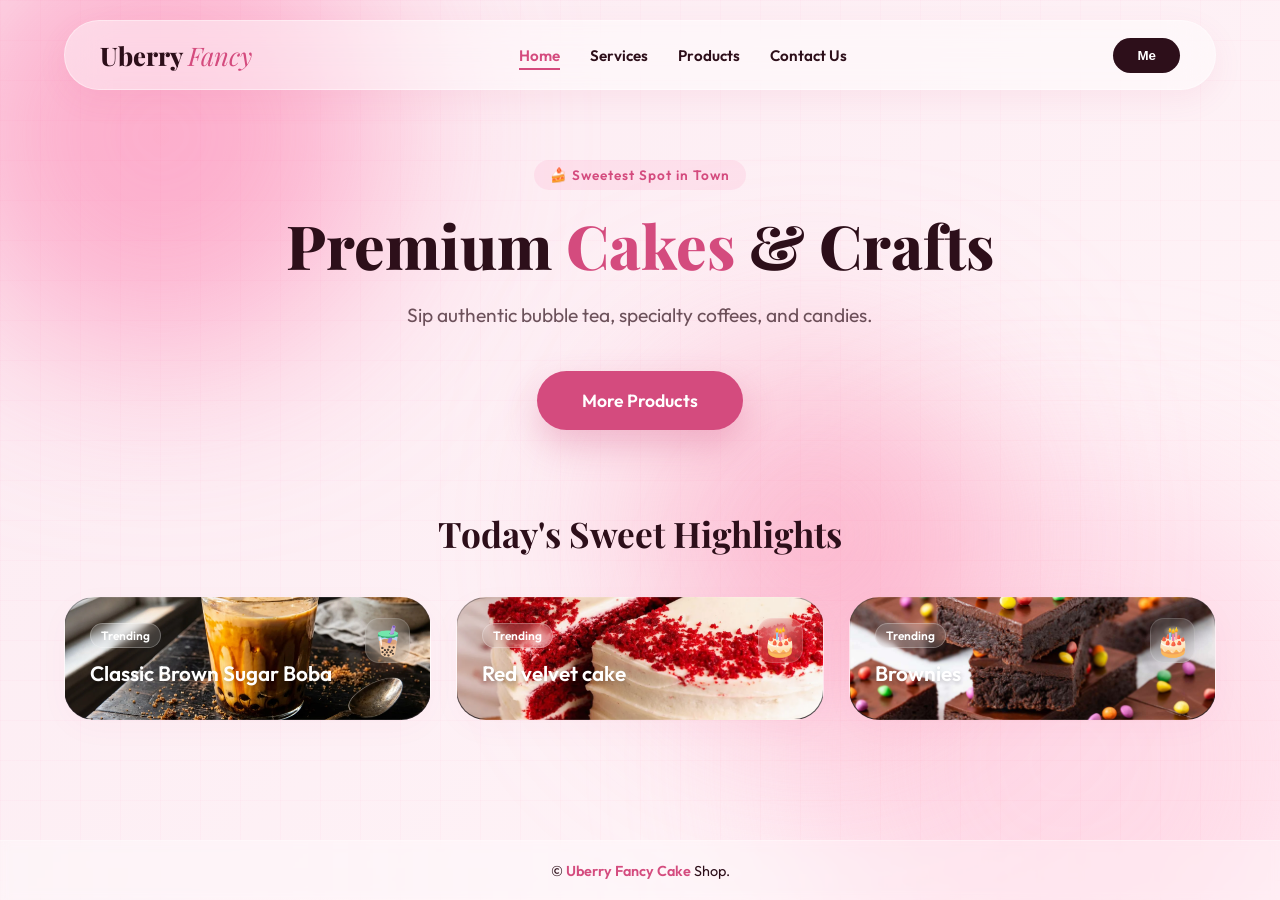
==== index.html @ b3f81b0d "Add files via upload" ====
<!DOCTYPE html>
<html lang="en">
<head>
    <meta charset="UTF-8">
    <meta name="viewport" content="width=device-width, initial-scale=1.0">
    <title>Uberry Fancy | Premium Cakes</title>
    <link rel="preconnect" href="https://fonts.googleapis.com">
    <link rel="preconnect" href="https://fonts.gstatic.com" crossorigin>
    <link href="https://fonts.googleapis.com/css2?family=Outfit:wght@300;400;600;800&family=Playfair+Display:ital,wght@0,600;1,400&display=swap" rel="stylesheet">
    <link rel="stylesheet" href="style.css">
</head>
<body class="fade-in-page">

    <div class="bg-wrapper"><div class="glow-orb orb-1"></div><div class="glow-orb orb-2"></div><div class="glow-orb orb-3"></div><div class="bg-grid-overlay"></div></div>

    <header class="navbar">
        <div class="logo">Uberry <span>Fancy</span></div>
        <nav class="nav-links">
            <a href="index.html" class="nav-item active">Home</a>
            <a href="service.html" class="nav-item">Services</a>
            <a href="products.html" class="nav-item">Products</a>
            <a href="contact.html" class="nav-item">Contact Us</a>
        </nav>
        <button class="nav-btn-me">Me</button>
    </header>

    <main class="page-container">
        <section id="home" class="page-content-wrapper">
            <div class="hero-section">
                <span class="hero-badge">🍰 Sweetest Spot in Town</span>
                <h1 class="hero-title">Premium <span>Cakes</span> & Crafts</h1>
                <p class="hero-subtitle">Sip authentic bubble tea, specialty coffees, and  candies.</p>
                <button class="magnetic-btn transition-link" 
        id="go-to-products-btn" 
        onclick="document.body.classList.add('fade-out-left'); setTimeout(() => { window.location.href = 'products.html'; }, 600);">
    <span class="btn-text" style="pointer-events: none;">More Products</span>
    <span class="btn-glare" style="pointer-events: none;"></span>
</button>
            </div>

            <div class="bento-preview-container">
                <h2 class="section-title">Today's Sweet Highlights</h2>
                <div class="bento-grid-home">
                    
                    <div class="bento-card item-tall" style="--card-bg: url('img/brown\ sugar\ boba.webp');">
                        <div class="item-visual">🧋</div>
                        <div class="item-info">
                            <span class="item-tag">Trending</span>
                            <h3>Classic Brown Sugar Boba</h3>
                            
                        </div>
                    </div>
                    
                    <div class="bento-card item-tall" style="--card-bg: url('img/Red\ velvet\ cake.webp');">
                        <div class="item-visual">🎂</div>
                        <div class="item-info">
                            <span class="item-tag">Trending</span>
                            <h3>Red velvet cake</h3>
                            
                        </div>
                    </div>
                    
                    <div class="bento-card item-tall" style="--card-bg: url('img/Brownies.jpg');">
                        <div class="item-visual">🎂</div>
                        <div class="item-info">
                            <span class="item-tag">Trending</span>
                            <h3>Brownies</h3>
                            
                        </div>
                    </div>
                </div>
            </div>
        </section>
    </main>

    <footer><p>&copy;  <span>Uberry Fancy Cake</span>  Shop.</p></footer>
    <script src="script.js"></script>
</body>
</html>
---- style.css ----
:root {
    --primary-pink: #ff8ebb;
    --light-pink: #fff0f5;
    --dark-pink: #d44b7e;
    --deep-berry: #2d0f1a;
    --glass-bg: rgba(255, 255, 255, 0.45);
    --glass-border: rgba(255, 255, 255, 0.4);
    --font-heading: 'Playfair Display', serif;
    --font-body: 'Outfit', sans-serif;
    --transition-speed: 0.75s;
    --ease-curve: cubic-bezier(0.76, 0, 0.24, 1);
}

* {
    box-sizing: border-box;
    margin: 0;
    padding: 0;
}

body {
    font-family: var(--font-body);
    color: var(--deep-berry);
    background-color: #fcebf2;
    overflow-x: hidden;
    min-height: 100vh;
    display: flex;
    flex-direction: column;
}


.bg-wrapper {
    position: fixed;
    top: 0;
    left: 0;
    width: 100vw;
    height: 100vh;
    z-index: -2;
    overflow: hidden;
    background: linear-gradient(135deg, #fcebf2 0%, #fff5f8 100%);
}

.glow-orb {
    position: absolute;
    border-radius: 50%;
    filter: blur(90px);
    opacity: 0.6;
    mix-blend-mode: multiply;
    transition: transform 10s ease-in-out;
}

.orb-1 { width: 450px; height: 450px; background: var(--primary-pink); top: -10%; left: -5%; }
.orb-2 { width: 550px; height: 550px; background: #ffd2e4; bottom: -15%; right: -5%; }
.orb-3 { width: 350px; height: 350px; background: #fca1c1; top: 40%; left: 50%; }

.bg-grid-overlay {
    position: absolute;
    inset: 0;
    background-image: linear-gradient(rgba(255, 142, 187, 0.05) 1px, transparent 1px),
                      linear-gradient(90deg, rgba(255, 142, 187, 0.05) 1px, transparent 1px);
    background-size: 40px 40px;
    z-index: -1;
}

.navbar {
    position: fixed;
    top: 20px;
    left: 50%;
    transform: translateX(-50%);
    width: 90%;
    max-width: 1200px;
    height: 70px;
    background: var(--glass-bg);
    backdrop-filter: blur(20px);
    -webkit-backdrop-filter: blur(20px);
    border: 1px solid var(--glass-border);
    border-radius: 40px;
    padding: 0 35px;
    display: flex;
    align-items: center;
    justify-content: space-between;
    z-index: 100;
    box-shadow: 0 10px 30px rgba(212, 75, 126, 0.08);
}

.logo {
    font-family: var(--font-heading);
    font-size: 1.6rem;
    font-weight: 800;
    color: var(--deep-berry);
}

.logo span {
    color: var(--dark-pink);
    font-style: italic;
    font-weight: 400;
}

.nav-links {
    display: flex;
    gap: 30px;
}

.nav-item {
    text-decoration: none;
    color: var(--deep-berry);
    font-weight: 600;
    font-size: 0.95rem;
    position: relative;
    padding: 5px 0;
    transition: color 0.3s ease;
}

.nav-item::after {
    content: '';
    position: absolute;
    bottom: 0;
    left: 0;
    width: 0;
    height: 2px;
    background: var(--dark-pink);
    transition: width 0.3s ease;
}

.nav-item.active, .nav-item:hover {
    color: var(--dark-pink);
}

.nav-item.active::after {
    width: 100%;
}

.nav-btn-me {
    background: var(--deep-berry);
    color: white;
    border: none;
    padding: 10px 24px;
    border-radius: 20px;
    font-weight: 600;
    cursor: pointer;
    transition: transform 0.2s ease, background 0.2s ease;
}

.nav-btn-me:hover {
    background: var(--dark-pink);
    transform: scale(1.05);
}

.page-container {
    position: relative;
    width: 100vw;
    flex-grow: 1;
    margin-top: 120px;
    margin-bottom: 60px;
}

.page {
    position: absolute;
    width: 100%;
    padding: 0 5%;
    box-sizing: border-box;
    transition: transform var(--transition-speed) var(--ease-curve), 
                opacity var(--transition-speed) var(--ease-curve),
                visibility var(--transition-speed);
}

.active-page {
    transform: translateX(0);
    opacity: 1;
    visibility: visible;
    position: relative;
}

.prev-page {
    transform: translateX(-100%);
    opacity: 0;
    visibility: hidden;
    position: absolute;
}

.next-page {
    transform: translateX(100%);
    opacity: 0;
    visibility: hidden;
    position: absolute;
}

.hero-section {
    text-align: center;
    max-width: 800px;
    margin: 40px auto 80px auto;
}

.hero-badge {
    background: rgba(255, 142, 187, 0.15);
    color: var(--dark-pink);
    padding: 6px 16px;
    border-radius: 30px;
    font-size: 0.85rem;
    font-weight: 600;
    letter-spacing: 1px;
    display: inline-block;
    margin-bottom: 20px;
}

.hero-title {
    font-family: var(--font-heading);
    font-size: 3.8rem;
    line-height: 1.15;
    font-weight: 800;
    margin-bottom: 20px;
}

.hero-title span {
    color: var(--dark-pink);
}

.hero-subtitle {
    font-size: 1.2rem;
    color: rgba(45, 15, 26, 0.7);
    margin-bottom: 40px;
    line-height: 1.6;
}


.magnetic-btn {
    position: relative;
    background: var(--dark-pink);
    color: white;
    font-family: var(--font-body);
    font-size: 1.1rem;
    font-weight: 600;
    padding: 18px 45px;
    border: none;
    border-radius: 50px;
    cursor: pointer;
    overflow: hidden;
    box-shadow: 0 15px 35px rgba(212, 75, 126, 0.3);
    transition: transform 0.1s ease, box-shadow 0.3s ease;
}

.magnetic-btn .btn-text {
    position: relative;
    z-index: 2;
    pointer-events: none;
}

.magnetic-btn .btn-glare {
    position: absolute;
    top: 50%;
    left: 50%;
    width: 0;
    height: 0;
    background: rgba(255, 255, 255, 0.25);
    border-radius: 50%;
    transform: translate(-50%, -50%);
    transition: width 0.5s ease, height 0.5s ease;
    pointer-events: none;
}

.magnetic-btn:hover .btn-glare {
    width: 300px;
    height: 300px;
}

.magnetic-btn:hover {
    box-shadow: 0 20px 40px rgba(212, 75, 126, 0.45);
}

.section-title {
    font-family: var(--font-heading);
    font-size: 2.2rem;
    text-align: center;
    margin-bottom: 40px;
}

.bento-box, .bento-card {
    background: var(--glass-bg);
    border: 1px solid var(--glass-border);
    backdrop-filter: blur(10px);
    -webkit-backdrop-filter: blur(10px);
    border-radius: 30px;
    padding: 30px;
    display: flex;
    flex-direction: column;
    justify-content: flex-end;
    transition: transform 0.4s var(--ease-curve), box-shadow 0.4s var(--ease-curve);
    box-shadow: 0 8px 32px rgba(212, 75, 126, 0.03);
}

.bento-box:hover, .bento-card:hover {
    transform: translateY(-8px) scale(1.01);
    box-shadow: 0 20px 40px rgba(212, 75, 126, 0.08);
}

.bento-img-placeholder, .item-visual {
    font-size: 3.5rem;
    margin-bottom: 20px;
    background: white;
    width: 80px;
    height: 80px;
    display: flex;
    align-items: center;
    justify-content: center;
    border-radius: 22px;
    box-shadow: 0 8px 20px rgba(212, 75, 126, 0.05);
}

.bento-box h3, .bento-card h3 {
    font-size: 1.3rem;
    margin-bottom: 8px;
    font-weight: 600;
}

.bento-box p, .bento-card p {
    font-size: 0.95rem;
    color: rgba(45, 15, 26, 0.7);
    line-height: 1.5;
}


.bento-grid-home {
    display: grid;
    grid-template-columns: repeat(3, 1fr);
    gap: 25px;
    max-width: 1200px;
    margin: 0 auto 50px auto;
}

.feature-box { grid-column: span 2; height: 320px; }
.combo-box { grid-column: span 1; height: 320px; }
.minimal-box-1 { grid-column: span 1; height: 220px; flex-direction: row; align-items: center; justify-content: flex-start; gap: 20px; }
.minimal-box-2 { grid-column: span 2; height: 220px; flex-direction: row; align-items: center; justify-content: flex-start; gap: 20px; }
.minimal-box-1 .bento-img-placeholder, .minimal-box-2 .bento-img-placeholder { margin-bottom: 0; }


.bento-grid-catalog {
    display: grid;
    grid-template-columns: repeat(4, 1fr);
    grid-auto-rows: 240px;
    gap: 25px;
    max-width: 1200px;
    margin: 40px auto;
}

.item-large { grid-column: span 2; grid-row: span 2; }
.item-tall { grid-column: span 1; grid-row: span 2; }
.item-normal { grid-column: span 1; }
.item-wide { grid-column: span 2; flex-direction: row; align-items: center; justify-content: flex-start; gap: 30px; }
.item-wide .item-visual { margin-bottom: 0; min-width: 80px; }

.item-tag {
    align-self: flex-start;
    background: var(--deep-berry);
    color: white;
    font-size: 0.75rem;
    padding: 4px 10px;
    border-radius: 12px;
    margin-bottom: 12px;
    font-weight: 600;
}


.inner-page-content {
    max-width: 1200px;
    margin: 0 auto;
    padding-top: 20px;
}

.page-title {
    font-family: var(--font-heading);
    font-size: 3rem;
    text-align: center;
    margin-bottom: 10px;
}

.page-title span { color: var(--dark-pink); }
.page-desc { text-align: center; color: rgba(45, 15, 26, 0.7); margin-bottom: 50px; }

.services-list {
    display: flex;
    flex-direction: column;
    gap: 25px;
    max-width: 800px;
    margin: 0 auto;
}

.service-card {
    background: var(--glass-bg);
    border: 1px solid var(--glass-border);
    border-radius: 24px;
    padding: 30px;
}

.service-card h3 { margin-bottom: 10px; color: var(--dark-pink); }

.contact-form {
    max-width: 600px;
    margin: 0 auto;
    display: flex;
    flex-direction: column;
    gap: 20px;
}

.contact-form input, .contact-form textarea {
    width: 100%;
    padding: 16px 25px;
    background: var(--glass-bg);
    border: 1px solid var(--glass-border);
    border-radius: 16px;
    font-family: var(--font-body);
    font-size: 1rem;
    outline: none;
    color: var(--deep-berry);
    transition: border-color 0.3s;
}

.contact-form input:focus, .contact-form textarea:focus {
    border-color: var(--dark-pink);
}


footer {
    width: 100%;
    height: 60px;
    margin-top: auto;
    display: flex;
    align-items: center;
    justify-content: center;
    background: rgba(255, 255, 255, 0.3);
    border-top: 1px solid var(--glass-border);
    backdrop-filter: blur(5px);
    font-size: 0.9rem;
    z-index: 10;
}

footer span { font-weight: 600; color: var(--dark-pink); }


@media (max-width: 900px) {
    .bento-grid-home, .bento-grid-catalog { grid-template-columns: 1fr; grid-auto-rows: auto; }
    .feature-box, .combo-box, .minimal-box-1, .minimal-box-2, .item-large, .item-tall, .item-wide { grid-column: span 1; grid-row: span 1; height: auto; flex-direction: column; align-items: flex-start; }
    .hero-title { font-size: 2.6rem; }
    .nav-links { display: none; }
}

.page-content-wrapper {
    width: 100%;
    padding: 0 5%;
    box-sizing: border-box;
    transition: transform var(--transition-speed) var(--ease-curve), 
                opacity var(--transition-speed) var(--ease-curve);
}


.fade-in-page .page-content-wrapper {
    animation: slideInRight 0.8s var(--ease-curve) forwards;
}

.fade-out-left .page-content-wrapper {
    transform: translateX(-100%);
    opacity: 0;
}

@keyframes slideInRight {
    from {
        transform: translateX(100px);
        opacity: 0;
    }
    to {
        transform: translateX(0);
        opacity: 1;
    }
}
.contact-info-bento {
    max-width: 600px;
    margin: 0 auto 40px auto; 
    background: var(--glass-bg);
    border: 1px solid var(--glass-border);
    backdrop-filter: blur(20px);
    -webkit-backdrop-filter: blur(20px);
    border-radius: 24px;
    padding: 25px 35px;
    display: flex;
    align-items: center;
    justify-content: space-between;
    box-shadow: 0 10px 30px rgba(212, 75, 126, 0.03);
    transition: transform 0.4s var(--ease-curve), box-shadow 0.4s var(--ease-curve);
}

.contact-info-bento:hover {
    transform: translateY(-5px);
    box-shadow: 0 15px 35px rgba(212, 75, 126, 0.07);
}

.info-row {
    display: flex;
    align-items: center;
    gap: 20px;
    flex: 1;
}

.info-icon-wrapper {
    font-size: 1.8rem;
    background: white;
    width: 50px;
    height: 50px;
    display: flex;
    align-items: center;
    justify-content: center;
    border-radius: 16px;
    box-shadow: 0 6px 15px rgba(212, 75, 126, 0.04);
}

.info-text-block {
    display: flex;
    flex-direction: column;
}

.info-label {
    font-size: 0.8rem;
    font-weight: 600;
    text-transform: uppercase;
    letter-spacing: 0.5px;
    color: var(--dark-pink);
    margin-bottom: 2px;
}

.info-value {
    font-size: 1.15rem;
    font-weight: 600;
    color: var(--deep-berry);
    text-decoration: none;
    transition: color 0.2s ease;
}

.info-value:hover {
    color: var(--dark-pink);
}

.info-divider {
    width: 1px;
    height: 45px;
    background: var(--glass-border);
    margin: 0 30px;
}

@media (max-width: 650px) {
    .contact-info-bento {
        flex-direction: column;
        align-items: flex-start;
        gap: 20px;
        padding: 30px;
    }
    .info-divider {
        width: 100%;
        height: 1px;
        margin: 10px 0;
    }
}
.bento-card {
    position: relative;
    overflow: hidden;
    background-size: cover;
    background-position: center;
    background-repeat: no-repeat;
    background-image: linear-gradient(to top, rgba(15, 7, 12, 0.85) 0%, rgba(15, 7, 12, 0.2) 60%, rgba(15, 7, 12, 0.4) 100%), var(--card-bg);
    transition: transform 0.5s var(--ease-curve), box-shadow 0.5s var(--ease-curve);
    display: flex;
    flex-direction: column;
    justify-content: flex-end; 
    padding: 25px;
    border: 1px solid rgba(255, 255, 255, 0.1);
    z-index: 1;
}
.bento-card::before {
    content: '';
    position: absolute;
    top: 0;
    left: 0;
    width: 100%;
    height: 100%;
    background-image: var(--card-bg);
    background-size: cover;
    background-position: center;
    z-index: -1; 
    transition: transform 0.6s var(--ease-curve);
}
.bento-card:hover::before {
    transform: scale(1.06); 
}

.bento-card h3 {
    color: #ffffff;
    font-size: 1.3rem;
    margin-bottom: 8px;
    text-shadow: 0 2px 4px rgba(0,0,0,0.2);
}

.bento-card p {
    color: rgba(255, 255, 255, 0.8);
    font-size: 0.9rem;
    line-height: 1.4;
}

.bento-card .item-tag {
    background: rgba(255, 255, 255, 0.15);
    backdrop-filter: blur(5px);
    -webkit-backdrop-filter: blur(5px);
    color: #ffffff;
    border: 1px solid rgba(255, 255, 255, 0.25);
    padding: 4px 10px;
    border-radius: 30px;
    font-size: 0.75rem;
    font-weight: 600;
    width: fit-content;
    margin-bottom: 12px;
    display: inline-block;
}

.bento-card .item-visual {
    position: absolute;
    top: 20px;
    right: 20px;
    font-size: 1.8rem;
    background: rgba(255, 255, 255, 0.1);
    backdrop-filter: blur(10px);
    -webkit-backdrop-filter: blur(10px);
    width: 45px;
    height: 45px;
    display: flex;
    align-items: center;
    justify-content: center;
    border-radius: 14px;
    border: 1px solid rgba(255, 255, 255, 0.15);
}
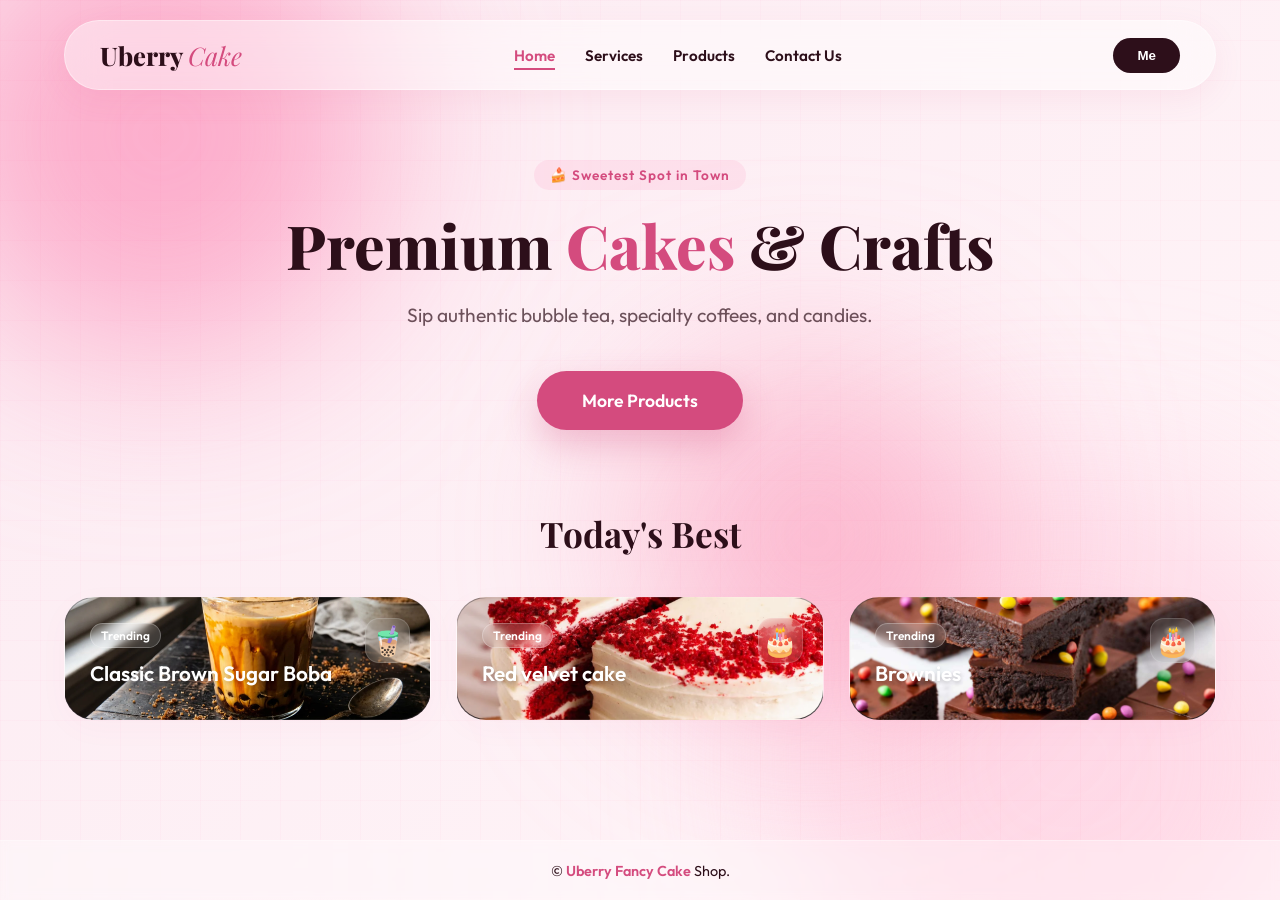
==== commit cd94f5f7: "Add files via upload" ====
--- a/index.html
+++ b/index.html
@@ -3,7 +3,7 @@
 <head>
     <meta charset="UTF-8">
     <meta name="viewport" content="width=device-width, initial-scale=1.0">
-    <title>Uberry Fancy | Premium Cakes</title>
+    <title>Uberry Cake Shop</title>
     <link rel="preconnect" href="https://fonts.googleapis.com">
     <link rel="preconnect" href="https://fonts.gstatic.com" crossorigin>
     <link href="https://fonts.googleapis.com/css2?family=Outfit:wght@300;400;600;800&family=Playfair+Display:ital,wght@0,600;1,400&display=swap" rel="stylesheet">
@@ -14,7 +14,7 @@
     <div class="bg-wrapper"><div class="glow-orb orb-1"></div><div class="glow-orb orb-2"></div><div class="glow-orb orb-3"></div><div class="bg-grid-overlay"></div></div>
 
     <header class="navbar">
-        <div class="logo">Uberry <span>Fancy</span></div>
+        <div class="logo">Uberry <span>Cake</span></div>
         <nav class="nav-links">
             <a href="index.html" class="nav-item active">Home</a>
             <a href="service.html" class="nav-item">Services</a>
@@ -39,7 +39,7 @@
             </div>
 
             <div class="bento-preview-container">
-                <h2 class="section-title">Today's Sweet Highlights</h2>
+                <h2 class="section-title">Today's Best</h2>
                 <div class="bento-grid-home">
                     
                     <div class="bento-card item-tall" style="--card-bg: url('img/brown\ sugar\ boba.webp');">
